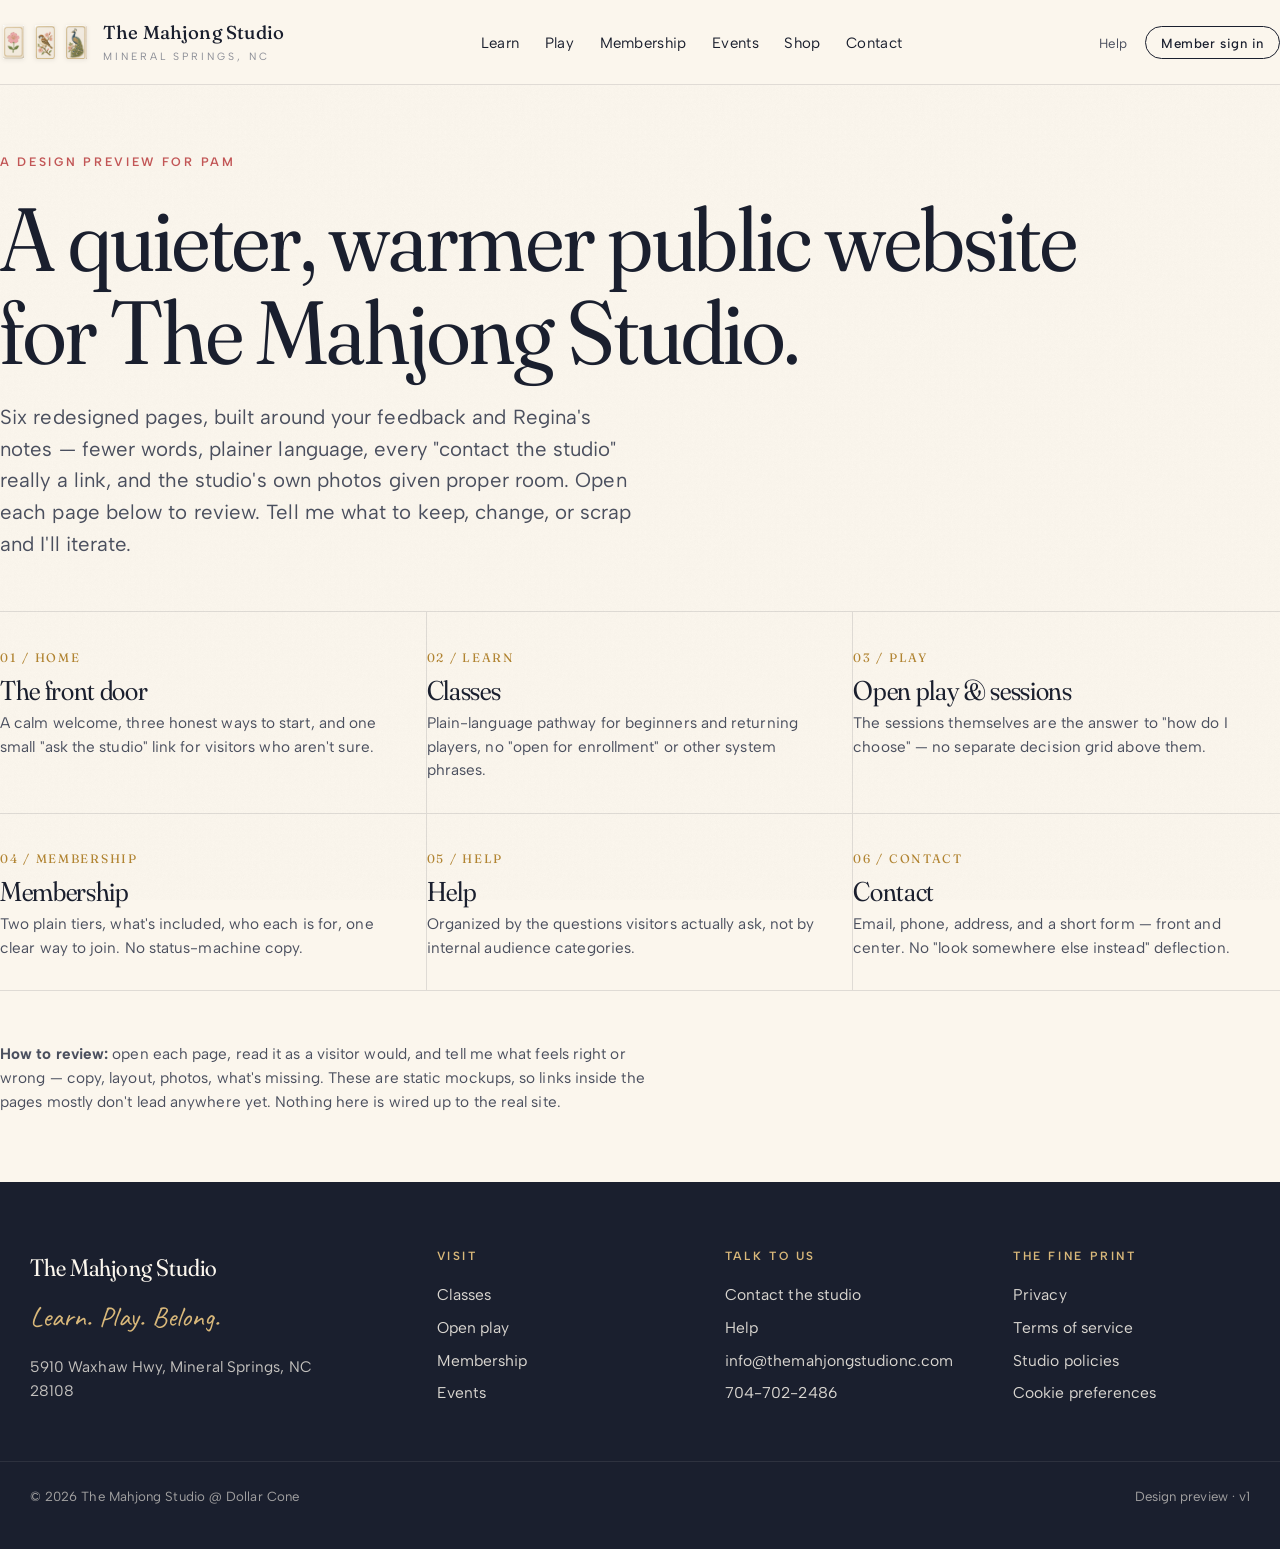
==== index.html @ 5782437b "Initial design preview for public website redesign" ====
<!doctype html>
<html lang="en">
<head>
  <meta charset="utf-8" />
  <meta name="viewport" content="width=device-width, initial-scale=1" />
  <title>Public site redesign — design preview</title>
  <link rel="stylesheet" href="./_shared.css" />
</head>
<body>
  <header class="site-nav">
    <div class="shell row">
      <a class="brandmark" href="./index.html">
        <span class="tiles">
          <img src="./assets/mahjong-logo-tile-flower.png" alt="" />
          <img src="./assets/mahjong-logo-tile-sparrow.png" alt="" />
          <img src="./assets/mahjong-logo-tile-peacock.png" alt="" />
        </span>
        <span>
          <span class="name">The Mahjong Studio</span>
          <span class="loc">Mineral Springs, NC</span>
        </span>
      </a>
      <nav>
        <ul class="primary-nav">
          <li><a href="./classes.html">Learn</a></li>
          <li><a href="./sessions.html">Play</a></li>
          <li><a href="./membership.html">Membership</a></li>
          <li><a href="#">Events</a></li>
          <li><a href="#">Shop</a></li>
          <li><a href="./contact.html">Contact</a></li>
        </ul>
      </nav>
      <ul class="utility-nav">
        <li><a href="./help.html">Help</a></li>
        <li><a class="member" href="#">Member sign in</a></li>
      </ul>
    </div>
  </header>

  <main class="shell cover">
    <span class="eyebrow coral">A design preview for Pam</span>
    <h1 class="serif">A quieter, warmer public website for The Mahjong Studio.</h1>
    <p class="lede">
      Six redesigned pages, built around your feedback and Regina's notes — fewer words, plainer language,
      every "contact the studio" really a link, and the studio's own photos given proper room. Open each
      page below to review. Tell me what to keep, change, or scrap and I'll iterate.
    </p>

    <nav class="cover-grid" aria-label="Design previews">
      <a href="./home.html">
        <span class="num">01 / HOME</span>
        <h3>The front door</h3>
        <p>A calm welcome, three honest ways to start, and one small "ask the studio" link for visitors who aren't sure.</p>
      </a>
      <a href="./classes.html">
        <span class="num">02 / LEARN</span>
        <h3>Classes</h3>
        <p>Plain-language pathway for beginners and returning players, no "open for enrollment" or other system phrases.</p>
      </a>
      <a href="./sessions.html">
        <span class="num">03 / PLAY</span>
        <h3>Open play & sessions</h3>
        <p>The sessions themselves are the answer to "how do I choose" — no separate decision grid above them.</p>
      </a>
      <a href="./membership.html">
        <span class="num">04 / MEMBERSHIP</span>
        <h3>Membership</h3>
        <p>Two plain tiers, what's included, who each is for, one clear way to join. No status-machine copy.</p>
      </a>
      <a href="./help.html">
        <span class="num">05 / HELP</span>
        <h3>Help</h3>
        <p>Organized by the questions visitors actually ask, not by internal audience categories.</p>
      </a>
      <a href="./contact.html">
        <span class="num">06 / CONTACT</span>
        <h3>Contact</h3>
        <p>Email, phone, address, and a short form — front and center. No "look somewhere else instead" deflection.</p>
      </a>
    </nav>

    <p style="margin-top: 3rem; color: var(--ink-soft); font-size: 0.9rem; max-width: 38rem;">
      <strong>How to review:</strong> open each page, read it as a visitor would, and tell me what feels right
      or wrong — copy, layout, photos, what's missing. These are static mockups, so links inside the pages
      mostly don't lead anywhere yet. Nothing here is wired up to the real site.
    </p>
  </main>

  <footer class="site-foot">
    <div class="shell row">
      <div>
        <span class="serif" style="font-size: 1.4rem;">The Mahjong Studio</span>
        <span class="tagline">Learn. Play. Belong.</span>
        <p style="font-size: 0.9rem; opacity: 0.75; max-width: 18rem;">
          5910 Waxhaw Hwy, Mineral Springs, NC 28108
        </p>
      </div>
      <div>
        <h4>Visit</h4>
        <a href="./classes.html">Classes</a>
        <a href="./sessions.html">Open play</a>
        <a href="./membership.html">Membership</a>
        <a href="#">Events</a>
      </div>
      <div>
        <h4>Talk to us</h4>
        <a href="./contact.html">Contact the studio</a>
        <a href="./help.html">Help</a>
        <a href="mailto:info@themahjongstudionc.com">info@themahjongstudionc.com</a>
        <a href="tel:7047022486">704-702-2486</a>
      </div>
      <div>
        <h4>The fine print</h4>
        <a href="#">Privacy</a>
        <a href="#">Terms of service</a>
        <a href="#">Studio policies</a>
        <a href="#">Cookie preferences</a>
      </div>
    </div>
    <div class="shell colophon">
      <span>© 2026 The Mahjong Studio @ Dollar Cone</span>
      <span>Design preview · v1</span>
    </div>
  </footer>
</body>
</html>
---- _shared.css ----
/* Design preview for The Mahjong Studio public surface
   Throwaway HTML — open any *.html file in a browser to review.
   Direction: warm editorial hospitality, type-led, generous space. */

@import url('https://fonts.googleapis.com/css2?family=Fraunces:opsz,wght,SOFT@9..144,300..700,30..100&family=Albert+Sans:wght@300;400;500;600&family=Caveat:wght@500&display=swap');

:root {
  --paper:        #fbf6ed;
  --paper-soft:   #f4ecdd;
  --ink:          #1a1f2e;
  --ink-soft:     #4a4f5e;
  --ink-faint:    #8a8c95;
  --rule:         rgba(26, 31, 46, 0.12);
  --rule-strong:  rgba(26, 31, 46, 0.32);
  --coral:        #c25656;
  --gold:         #b18432;
  --gold-soft:    #d9b87a;
  --moss:         #6b7a5a;
  --linen:        #efe5d2;
  --max:          76rem;
}

* { box-sizing: border-box; margin: 0; padding: 0; }

html { font-size: 17px; }

body {
  background: var(--paper);
  color: var(--ink);
  font-family: 'Albert Sans', system-ui, sans-serif;
  font-weight: 400;
  line-height: 1.55;
  letter-spacing: 0.005em;
  -webkit-font-smoothing: antialiased;
  text-rendering: optimizeLegibility;
}

/* Subtle paper grain */
body::before {
  content: '';
  position: fixed;
  inset: 0;
  pointer-events: none;
  background-image: url("data:image/svg+xml;utf8,<svg xmlns='http://www.w3.org/2000/svg' width='200' height='200'><filter id='n'><feTurbulence baseFrequency='0.85' numOctaves='2'/><feColorMatrix values='0 0 0 0 0  0 0 0 0 0  0 0 0 0 0  0 0 0 0.035 0'/></filter><rect width='200' height='200' filter='url(%23n)'/></svg>");
  mix-blend-mode: multiply;
  opacity: 0.6;
  z-index: 1;
}

main, header, footer, nav { position: relative; z-index: 2; }

/* Type system */
.serif  { font-family: 'Fraunces', Georgia, serif; font-variation-settings: 'opsz' 144, 'SOFT' 50; }
.script { font-family: 'Caveat', cursive; }

h1, h2, h3, h4 {
  font-family: 'Fraunces', Georgia, serif;
  font-variation-settings: 'opsz' 144, 'SOFT' 50;
  font-weight: 380;
  letter-spacing: -0.012em;
  line-height: 1.04;
}

.eyebrow {
  font-family: 'Albert Sans', sans-serif;
  font-size: 0.72rem;
  text-transform: uppercase;
  letter-spacing: 0.22em;
  font-weight: 600;
  color: var(--ink-soft);
}

.eyebrow.gold { color: var(--gold); }
.eyebrow.coral { color: var(--coral); }
.eyebrow.moss { color: var(--moss); }

/* Layout */
.shell {
  max-width: var(--max);
  margin: 0 auto;
  padding: 0 1.75rem;
}

.shell-wide {
  max-width: 90rem;
  margin: 0 auto;
  padding: 0 1.75rem;
}

/* Top nav — small, dignified */
.site-nav {
  border-bottom: 1px solid var(--rule);
  background: var(--paper);
}

.site-nav .row {
  display: flex;
  align-items: center;
  justify-content: space-between;
  gap: 2rem;
  padding: 1.1rem 0;
}

.brandmark {
  display: flex;
  align-items: center;
  gap: 0.75rem;
  text-decoration: none;
  color: var(--ink);
}

.brandmark .tiles {
  display: flex;
  gap: 0.25rem;
}

.brandmark .tiles img {
  width: 1.6rem;
  height: 2rem;
  object-fit: contain;
  filter: drop-shadow(0 1px 2px rgba(0,0,0,0.08));
}

.brandmark .name {
  font-family: 'Fraunces', Georgia, serif;
  font-size: 1.1rem;
  font-weight: 460;
  letter-spacing: 0.01em;
  font-variation-settings: 'opsz' 24, 'SOFT' 30;
}

.brandmark .loc {
  display: block;
  font-size: 0.62rem;
  text-transform: uppercase;
  letter-spacing: 0.28em;
  color: var(--ink-faint);
  margin-top: 0.05rem;
}

.primary-nav {
  display: flex;
  gap: 1.5rem;
  list-style: none;
  align-items: center;
}

.primary-nav a {
  font-size: 0.88rem;
  color: var(--ink);
  text-decoration: none;
  letter-spacing: 0.02em;
  padding: 0.35rem 0;
  border-bottom: 1px solid transparent;
  transition: border-color 200ms ease;
}

.primary-nav a:hover,
.primary-nav a[aria-current='page'] {
  border-bottom-color: var(--gold);
}

.utility-nav {
  display: flex;
  gap: 1rem;
  list-style: none;
  align-items: center;
}

.utility-nav a {
  font-size: 0.78rem;
  color: var(--ink-soft);
  text-decoration: none;
  letter-spacing: 0.04em;
}

.utility-nav .member {
  border: 1px solid var(--ink);
  padding: 0.45rem 0.9rem;
  color: var(--ink);
  border-radius: 999px;
  font-weight: 500;
}

.utility-nav .member:hover { background: var(--ink); color: var(--paper); }

/* Page hero — split, no overlay */
.page-hero {
  display: grid;
  grid-template-columns: minmax(0, 1fr) minmax(0, 1.15fr);
  gap: 0;
  align-items: stretch;
  border-bottom: 1px solid var(--rule);
}

.page-hero .copy {
  padding: 4.5rem 2.5rem 4.5rem 0;
  display: flex;
  flex-direction: column;
  justify-content: center;
  max-width: 30rem;
}

.page-hero .photo {
  position: relative;
  min-height: 32rem;
  background: var(--linen);
}

.page-hero .photo img {
  position: absolute;
  inset: 0;
  width: 100%;
  height: 100%;
  object-fit: cover;
}

.page-hero h1 {
  font-size: clamp(2.6rem, 5.6vw, 4.2rem);
  margin: 0.9rem 0 0.6rem;
}

.page-hero .script {
  font-size: 2.1rem;
  color: var(--coral);
  line-height: 1;
  margin: 0.4rem 0 1.2rem;
  display: inline-block;
}

.page-hero .sub {
  font-size: 1.1rem;
  color: var(--ink-soft);
  max-width: 26rem;
  margin: 0 0 2rem;
}

.page-hero .actions {
  display: flex;
  flex-direction: column;
  gap: 0.6rem;
  margin-bottom: 1.3rem;
}

.page-hero .actions a {
  font-family: 'Fraunces', Georgia, serif;
  font-variation-settings: 'opsz' 24, 'SOFT' 50;
  font-size: 1.3rem;
  font-weight: 380;
  letter-spacing: -0.005em;
  color: var(--ink);
  text-decoration: none;
  border-bottom: 1px solid var(--rule);
  padding: 0.6rem 0;
  display: flex;
  justify-content: space-between;
  align-items: center;
  transition: color 200ms ease, border-color 200ms ease;
}

.page-hero .actions a:hover {
  color: var(--coral);
  border-bottom-color: var(--coral);
}

.page-hero .actions a .arrow { color: var(--gold); font-size: 1.2rem; }

.ask {
  font-size: 0.92rem;
  color: var(--ink-soft);
  margin-top: 0.5rem;
}

.ask a {
  color: var(--coral);
  text-decoration: underline;
  text-decoration-thickness: 1px;
  text-underline-offset: 3px;
}

/* Section: feature row */
.section {
  padding: 4.5rem 0;
  border-bottom: 1px solid var(--rule);
}

.section-head {
  display: flex;
  justify-content: space-between;
  align-items: flex-end;
  margin-bottom: 2.5rem;
  gap: 2rem;
  flex-wrap: wrap;
}

.section-head h2 {
  font-size: clamp(1.9rem, 3.2vw, 2.6rem);
  max-width: 32rem;
}

.section-head .meta {
  font-size: 0.9rem;
  color: var(--ink-soft);
  max-width: 22rem;
}

/* Feature grid — 4 typographic blocks, not boxes */
.feature-grid {
  display: grid;
  grid-template-columns: repeat(4, minmax(0, 1fr));
  gap: 0;
}

.feature {
  padding: 1.6rem 1.5rem 1.6rem 0;
  border-right: 1px solid var(--rule);
  text-decoration: none;
  color: var(--ink);
  display: block;
  position: relative;
}

.feature:last-child { border-right: 0; }

.feature .num {
  font-family: 'Fraunces', serif;
  font-variation-settings: 'opsz' 24;
  font-size: 0.72rem;
  color: var(--gold);
  letter-spacing: 0.14em;
}

.feature h3 {
  font-size: 1.55rem;
  margin: 0.45rem 0 0.45rem;
  font-weight: 380;
}

.feature p {
  color: var(--ink-soft);
  font-size: 0.92rem;
  max-width: 14rem;
}

.feature .more {
  font-size: 0.82rem;
  color: var(--coral);
  margin-top: 0.9rem;
  display: inline-block;
  border-bottom: 1px solid transparent;
}

.feature:hover .more { border-bottom-color: var(--coral); }

/* Studio block */
.studio-card {
  display: grid;
  grid-template-columns: 1fr 1fr;
  gap: 3rem;
  padding: 4.5rem 0;
  border-bottom: 1px solid var(--rule);
  align-items: center;
}

.studio-card .meta {
  display: grid;
  grid-template-columns: max-content 1fr;
  gap: 0.6rem 1.5rem;
  margin-top: 1.6rem;
  font-size: 0.95rem;
}

.studio-card .meta dt {
  font-size: 0.72rem;
  text-transform: uppercase;
  letter-spacing: 0.18em;
  color: var(--ink-faint);
  padding-top: 0.18rem;
}

.studio-card .meta dd { color: var(--ink); }

.studio-card .photo {
  position: relative;
  aspect-ratio: 5 / 4;
  background: var(--linen);
  overflow: hidden;
}

.studio-card .photo img {
  position: absolute;
  inset: 0;
  width: 100%;
  height: 100%;
  object-fit: cover;
}

/* Footer */
.site-foot {
  background: var(--ink);
  color: var(--paper);
  padding: 4rem 0 2.5rem;
  margin-top: 0;
}

.site-foot .row {
  display: grid;
  grid-template-columns: 1.5fr 1fr 1fr 1fr;
  gap: 3rem;
}

.site-foot h4 {
  font-family: 'Albert Sans', sans-serif;
  font-size: 0.7rem;
  text-transform: uppercase;
  letter-spacing: 0.22em;
  color: var(--gold-soft);
  font-weight: 600;
  margin-bottom: 1rem;
}

.site-foot a {
  color: var(--paper);
  text-decoration: none;
  font-size: 0.92rem;
  display: block;
  padding: 0.25rem 0;
  opacity: 0.85;
}

.site-foot a:hover { opacity: 1; }

.site-foot .tagline {
  font-family: 'Caveat', cursive;
  font-size: 1.65rem;
  color: var(--gold-soft);
  display: block;
  margin: 0.5rem 0 1rem;
}

.site-foot .colophon {
  border-top: 1px solid rgba(251, 246, 237, 0.14);
  margin-top: 3rem;
  padding-top: 1.4rem;
  font-size: 0.78rem;
  opacity: 0.6;
  display: flex;
  justify-content: space-between;
}

/* Lists (used on classes/sessions/help/membership) */
.stack { display: grid; gap: 1px; background: var(--rule); }
.stack > * { background: var(--paper); }

.row-item {
  display: grid;
  grid-template-columns: 6rem 1fr auto;
  gap: 2rem;
  padding: 1.6rem 0;
  align-items: center;
  text-decoration: none;
  color: var(--ink);
}

.row-item .when {
  font-family: 'Fraunces', serif;
  font-variation-settings: 'opsz' 24;
  color: var(--ink);
}

.row-item .when .day {
  font-size: 0.72rem;
  text-transform: uppercase;
  letter-spacing: 0.18em;
  color: var(--ink-faint);
  display: block;
  margin-bottom: 0.15rem;
}

.row-item .when .date {
  font-size: 1.35rem;
  line-height: 1;
}

.row-item .body h4 {
  font-size: 1.25rem;
  font-weight: 380;
  margin-bottom: 0.25rem;
}

.row-item .body .meta {
  font-size: 0.86rem;
  color: var(--ink-soft);
}

.row-item .tag {
  font-size: 0.72rem;
  text-transform: uppercase;
  letter-spacing: 0.16em;
  color: var(--ink-soft);
  border: 1px solid var(--rule-strong);
  padding: 0.32rem 0.7rem;
  border-radius: 999px;
}

.row-item:hover .body h4 { color: var(--coral); }

/* Help: questions */
.q-list {
  display: grid;
  grid-template-columns: repeat(2, minmax(0, 1fr));
  gap: 0;
  border-top: 1px solid var(--rule);
}

.q-list a {
  padding: 1.7rem 1.5rem 1.7rem 0;
  border-bottom: 1px solid var(--rule);
  color: var(--ink);
  text-decoration: none;
  display: block;
}

.q-list a:nth-child(odd) { padding-right: 2.5rem; border-right: 1px solid var(--rule); }
.q-list a:nth-child(even) { padding-left: 2.5rem; }

.q-list .q {
  font-family: 'Fraunces', serif;
  font-variation-settings: 'opsz' 36, 'SOFT' 50;
  font-size: 1.4rem;
  font-weight: 380;
  letter-spacing: -0.005em;
  color: var(--ink);
  margin-bottom: 0.4rem;
  display: flex;
  justify-content: space-between;
}

.q-list .q .arrow { color: var(--gold); }
.q-list .a { color: var(--ink-soft); font-size: 0.92rem; max-width: 28rem; }
.q-list a:hover .q { color: var(--coral); }

/* Contact */
.contact-grid {
  display: grid;
  grid-template-columns: 1fr 1fr;
  gap: 4rem;
  padding: 4.5rem 0;
}

.contact-cards {
  display: grid;
  gap: 0;
}

.contact-card {
  padding: 1.6rem 0;
  border-bottom: 1px solid var(--rule);
  display: grid;
  grid-template-columns: 6.5rem 1fr;
  gap: 1.5rem;
  align-items: baseline;
}

.contact-card:last-child { border-bottom: 0; }

.contact-card dt {
  font-size: 0.72rem;
  text-transform: uppercase;
  letter-spacing: 0.22em;
  color: var(--ink-faint);
  font-weight: 600;
  padding-top: 0.3rem;
}

.contact-card dd .big {
  font-family: 'Fraunces', serif;
  font-variation-settings: 'opsz' 36, 'SOFT' 50;
  font-size: 1.45rem;
  font-weight: 380;
  color: var(--ink);
}

.contact-card dd a { color: var(--ink); text-decoration: none; border-bottom: 1px solid var(--gold); padding-bottom: 0.1rem; }
.contact-card dd a:hover { color: var(--coral); border-bottom-color: var(--coral); }
.contact-card dd small { display: block; color: var(--ink-soft); font-size: 0.85rem; margin-top: 0.35rem; }

.contact-form {
  background: var(--paper-soft);
  padding: 2.5rem;
  border: 1px solid var(--rule);
}

.contact-form h3 { font-size: 1.6rem; margin-bottom: 1.2rem; }

.contact-form label {
  display: block;
  margin-bottom: 1rem;
}

.contact-form label span {
  font-size: 0.74rem;
  text-transform: uppercase;
  letter-spacing: 0.18em;
  color: var(--ink-soft);
  font-weight: 600;
  display: block;
  margin-bottom: 0.35rem;
}

.contact-form input,
.contact-form textarea,
.contact-form select {
  width: 100%;
  background: var(--paper);
  border: 1px solid var(--rule-strong);
  font-family: inherit;
  font-size: 0.95rem;
  color: var(--ink);
  padding: 0.7rem 0.9rem;
}

.contact-form textarea { min-height: 7rem; resize: vertical; }

.contact-form button {
  border: 0;
  background: var(--ink);
  color: var(--paper);
  padding: 0.85rem 1.4rem;
  font-family: 'Fraunces', serif;
  font-variation-settings: 'opsz' 24, 'SOFT' 30;
  font-size: 1.05rem;
  cursor: pointer;
  letter-spacing: 0.005em;
  margin-top: 0.6rem;
}

.contact-form button:hover { background: var(--coral); }

/* Membership tiers */
.tier-grid {
  display: grid;
  grid-template-columns: repeat(2, minmax(0, 1fr));
  gap: 0;
  border-top: 1px solid var(--rule);
}

.tier {
  padding: 2.5rem;
  border-bottom: 1px solid var(--rule);
  border-right: 1px solid var(--rule);
}

.tier:nth-child(even) { border-right: 0; }

.tier .price {
  font-family: 'Fraunces', serif;
  font-variation-settings: 'opsz' 144, 'SOFT' 40;
  font-size: 3.2rem;
  font-weight: 380;
  line-height: 1;
  display: block;
  margin: 0.6rem 0 0.2rem;
}

.tier .price small {
  font-size: 0.9rem;
  font-family: 'Albert Sans', sans-serif;
  color: var(--ink-soft);
  font-variation-settings: normal;
  letter-spacing: 0.02em;
}

.tier h3 { font-size: 1.55rem; margin-bottom: 0.4rem; }
.tier .who { color: var(--ink-soft); margin-bottom: 1.4rem; font-size: 0.95rem; }
.tier ul { list-style: none; padding: 0; }
.tier li { padding: 0.5rem 0; border-top: 1px solid var(--rule); font-size: 0.95rem; }
.tier li:first-child { border-top: 0; }
.tier .join {
  display: inline-block;
  margin-top: 1.4rem;
  font-family: 'Fraunces', serif;
  font-size: 1.1rem;
  font-weight: 380;
  color: var(--coral);
  text-decoration: none;
  border-bottom: 1px solid var(--coral);
  padding-bottom: 0.15rem;
}

.tier.feature { background: var(--paper-soft); }

/* Pull-quote (used on a few pages) */
.pull {
  padding: 5rem 0;
  border-bottom: 1px solid var(--rule);
  text-align: center;
}

.pull blockquote {
  font-family: 'Fraunces', serif;
  font-variation-settings: 'opsz' 144, 'SOFT' 70;
  font-size: clamp(1.6rem, 3vw, 2.4rem);
  font-weight: 380;
  line-height: 1.25;
  max-width: 40rem;
  margin: 0 auto;
  color: var(--ink);
}

.pull cite {
  font-style: normal;
  font-size: 0.82rem;
  letter-spacing: 0.18em;
  text-transform: uppercase;
  color: var(--ink-faint);
  margin-top: 1.6rem;
  display: block;
}

/* Cover page (index) */
.cover {
  min-height: 100vh;
  display: flex;
  flex-direction: column;
  justify-content: center;
  padding: 4rem 0;
}

.cover .eyebrow { margin-bottom: 1.2rem; }
.cover h1 { font-size: clamp(3rem, 7vw, 5.4rem); max-width: 22ch; margin-bottom: 1.4rem; }
.cover .lede { font-size: 1.2rem; color: var(--ink-soft); max-width: 38rem; margin-bottom: 3rem; }

.cover-grid {
  display: grid;
  grid-template-columns: repeat(3, minmax(0, 1fr));
  gap: 0;
  border-top: 1px solid var(--rule);
}

.cover-grid a {
  display: block;
  padding: 1.8rem 1.5rem 1.8rem 0;
  text-decoration: none;
  color: var(--ink);
  border-right: 1px solid var(--rule);
  border-bottom: 1px solid var(--rule);
}

.cover-grid a:nth-child(3n) { border-right: 0; }

.cover-grid .num {
  font-family: 'Fraunces', serif;
  font-size: 0.72rem;
  color: var(--gold);
  letter-spacing: 0.14em;
}

.cover-grid h3 { font-size: 1.6rem; font-weight: 380; margin: 0.4rem 0 0.4rem; }
.cover-grid p { font-size: 0.9rem; color: var(--ink-soft); }
.cover-grid a:hover h3 { color: var(--coral); }

/* Responsive */
@media (max-width: 880px) {
  .page-hero { grid-template-columns: 1fr; }
  .page-hero .copy { padding: 3rem 0; max-width: none; }
  .page-hero .photo { min-height: 22rem; order: -1; }
  .feature-grid { grid-template-columns: repeat(2, 1fr); }
  .feature { border-right: 0; border-bottom: 1px solid var(--rule); }
  .studio-card { grid-template-columns: 1fr; }
  .q-list { grid-template-columns: 1fr; }
  .q-list a:nth-child(odd) { padding-right: 0; border-right: 0; }
  .q-list a:nth-child(even) { padding-left: 0; }
  .contact-grid { grid-template-columns: 1fr; }
  .site-foot .row { grid-template-columns: 1fr 1fr; }
  .tier-grid { grid-template-columns: 1fr; }
  .tier { border-right: 0; }
  .cover-grid { grid-template-columns: 1fr; }
  .cover-grid a { border-right: 0; }
  .primary-nav { display: none; }
}
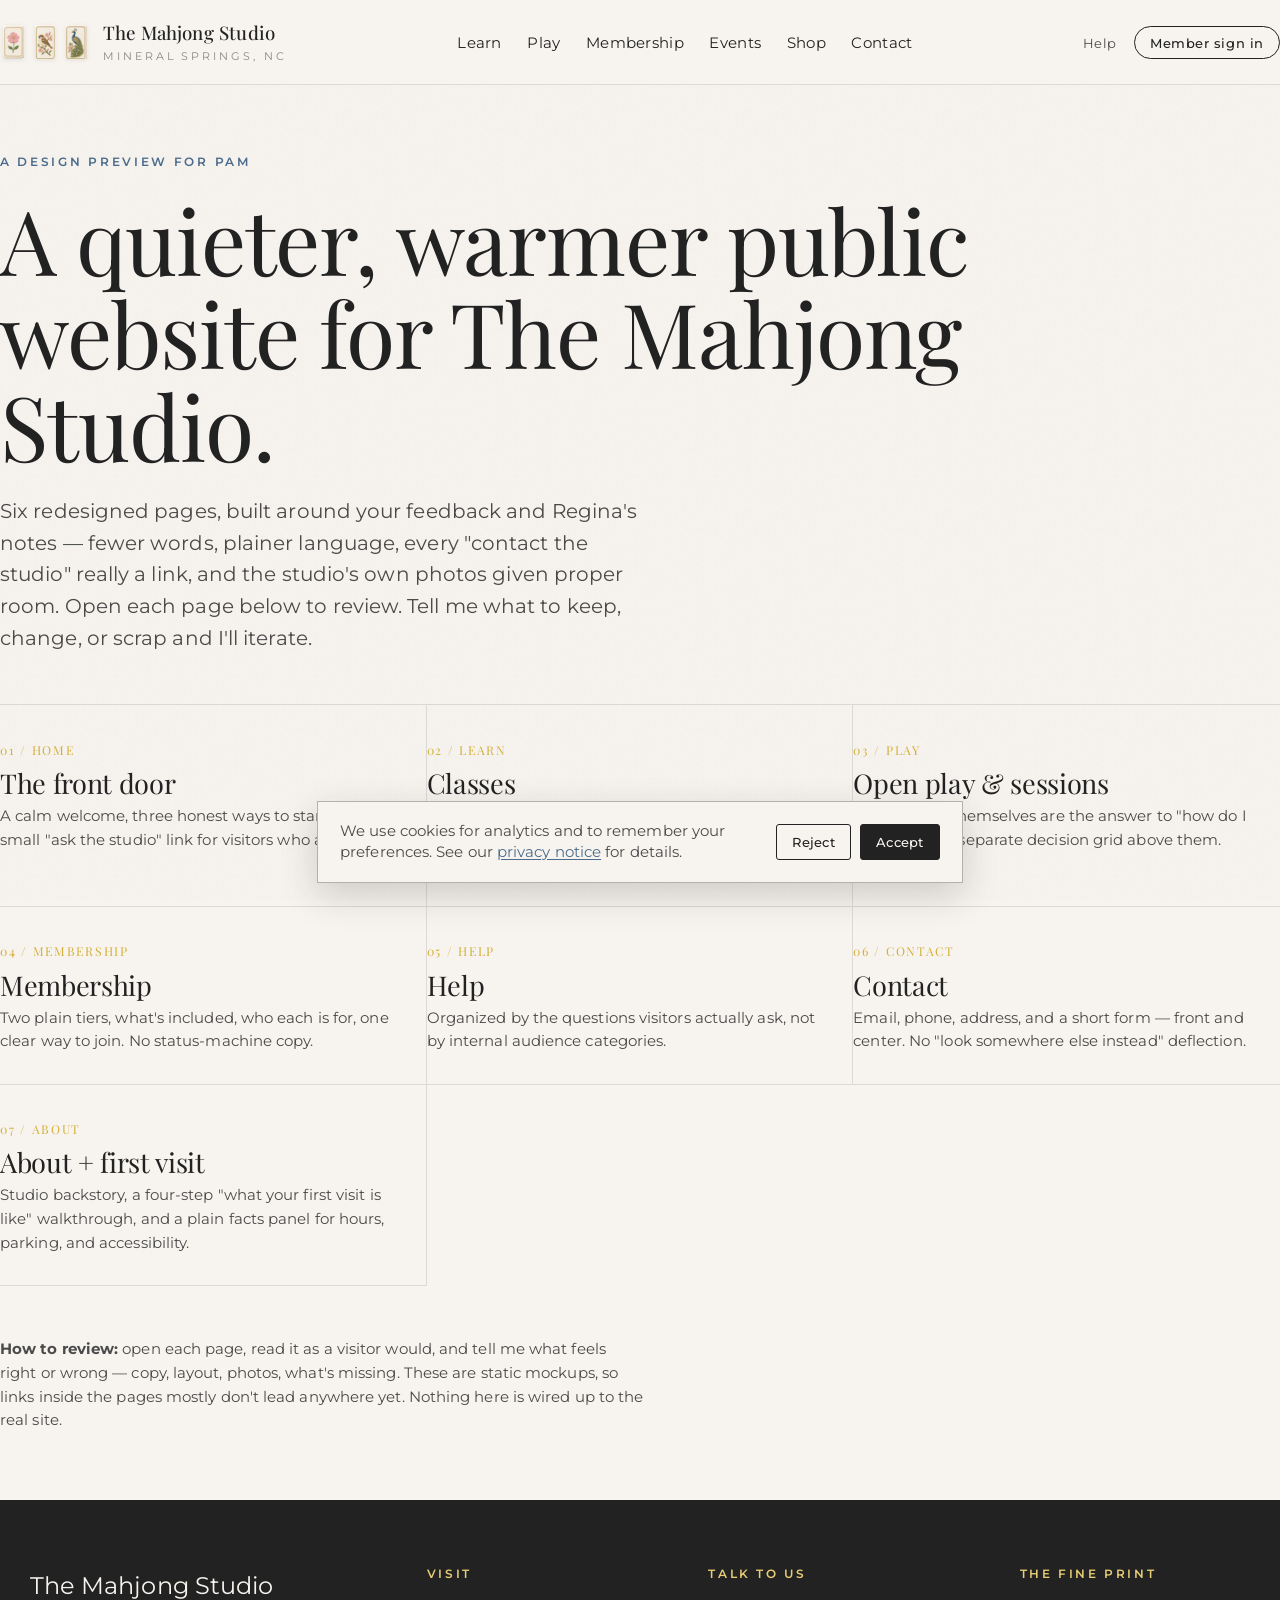
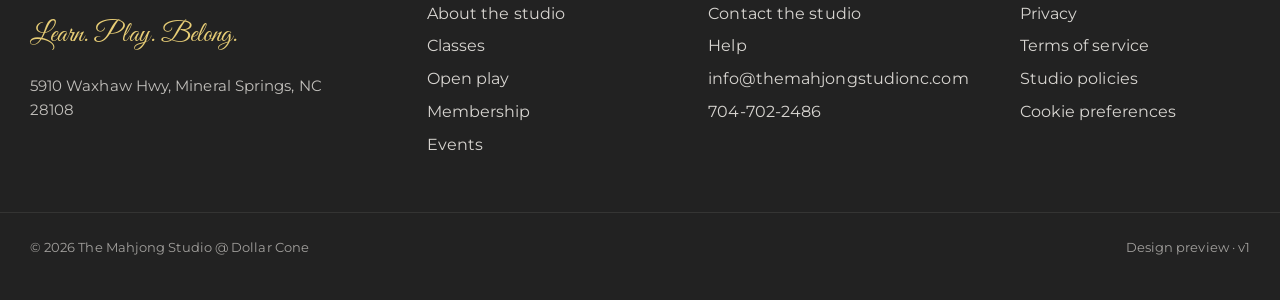
==== commit 6c3ab724: "Add about page, cookie banner, calendar to classes, right-now strip, filter chips, add-to-calendar l" ====
--- a/index.html
+++ b/index.html
@@ -4,7 +4,7 @@
   <meta charset="utf-8" />
   <meta name="viewport" content="width=device-width, initial-scale=1" />
   <title>Public site redesign — design preview</title>
-  <link rel="stylesheet" href="./_shared.css" />
+  <link rel="stylesheet" href="./_shared.css?v=3" />
 </head>
 <body>
   <header class="site-nav">
@@ -77,6 +77,11 @@
         <h3>Contact</h3>
         <p>Email, phone, address, and a short form — front and center. No "look somewhere else instead" deflection.</p>
       </a>
+      <a href="./about.html">
+        <span class="num">07 / ABOUT</span>
+        <h3>About + first visit</h3>
+        <p>Studio backstory, a four-step "what your first visit is like" walkthrough, and a plain facts panel for hours, parking, and accessibility.</p>
+      </a>
     </nav>
 
     <p style="margin-top: 3rem; color: var(--ink-soft); font-size: 0.9rem; max-width: 38rem;">
@@ -97,6 +102,7 @@
       </div>
       <div>
         <h4>Visit</h4>
+        <a href="./about.html">About the studio</a>
         <a href="./classes.html">Classes</a>
         <a href="./sessions.html">Open play</a>
         <a href="./membership.html">Membership</a>
@@ -122,5 +128,14 @@
       <span>Design preview · v1</span>
     </div>
   </footer>
+
+  <div class="cookie-banner" id="cookie-banner" role="region" aria-label="Cookie preferences">
+    <p>We use cookies for analytics and to remember your preferences. See our <a href="#">privacy notice</a> for details.</p>
+    <div class="actions">
+      <button type="button" onclick="document.getElementById('cookie-banner').setAttribute('hidden','true'); try{localStorage.setItem('cookies','rejected');}catch(e){}">Reject</button>
+      <button type="button" class="primary" onclick="document.getElementById('cookie-banner').setAttribute('hidden','true'); try{localStorage.setItem('cookies','accepted');}catch(e){}">Accept</button>
+    </div>
+  </div>
+  <script>try{if(localStorage.getItem('cookies'))document.getElementById('cookie-banner').setAttribute('hidden','true');}catch(e){}</script>
 </body>
 </html>
--- a/_shared.css
+++ b/_shared.css
@@ -1,22 +1,33 @@
 /* Design preview for The Mahjong Studio public surface
    Throwaway HTML — open any *.html file in a browser to review.
-   Direction: warm editorial hospitality, type-led, generous space. */
-
-@import url('https://fonts.googleapis.com/css2?family=Fraunces:opsz,wght,SOFT@9..144,300..700,30..100&family=Albert+Sans:wght@300;400;500;600&family=Caveat:wght@500&display=swap');
+   Direction: Pam's approved brand kit (Canva asset brief) — Playfair Display
+   headings + Montserrat body + cream/blush/dusty-blue/charcoal/gold tokens.
+   Generous whitespace, photography-forward, gold as accent only. */
+
+@import url('https://fonts.googleapis.com/css2?family=Playfair+Display:ital,wght@0,400..700;1,400..700&family=Montserrat:wght@300;400;500;600;700&family=Great+Vibes&display=swap');
 
 :root {
-  --paper:        #fbf6ed;
-  --paper-soft:   #f4ecdd;
-  --ink:          #1a1f2e;
-  --ink-soft:     #4a4f5e;
-  --ink-faint:    #8a8c95;
-  --rule:         rgba(26, 31, 46, 0.12);
-  --rule-strong:  rgba(26, 31, 46, 0.32);
-  --coral:        #c25656;
-  --gold:         #b18432;
-  --gold-soft:    #d9b87a;
-  --moss:         #6b7a5a;
-  --linen:        #efe5d2;
+  /* Brand tokens — from THE MAHJONG STUDIO Canva brief */
+  --cream:        #F7F4EF;
+  --cream-soft:   #ede8df;
+  --blush:        #F6D6DC;
+  --blush-soft:   #fbeef1;
+  --blue:         #4B6B8C;
+  --blue-deep:    #364d66;
+  --blue-soft:    #e1e8f0;
+  --charcoal:     #222222;
+  --gold:         #D4AF37;
+  --gold-soft:    #e7cd76;
+
+  /* Derived */
+  --paper:        var(--cream);
+  --paper-soft:   var(--blush-soft);
+  --ink:          var(--charcoal);
+  --ink-soft:     #4a4a4a;
+  --ink-faint:    #888888;
+  --rule:         rgba(34, 34, 34, 0.12);
+  --rule-strong:  rgba(34, 34, 34, 0.32);
+  --linen:        #ede1ce;
   --max:          76rem;
 }
 
@@ -27,7 +38,7 @@
 body {
   background: var(--paper);
   color: var(--ink);
-  font-family: 'Albert Sans', system-ui, sans-serif;
+  font-family: 'Montserrat', system-ui, sans-serif;
   font-weight: 400;
   line-height: 1.55;
   letter-spacing: 0.005em;
@@ -50,19 +61,17 @@
 main, header, footer, nav { position: relative; z-index: 2; }
 
 /* Type system */
-.serif  { font-family: 'Fraunces', Georgia, serif; font-variation-settings: 'opsz' 144, 'SOFT' 50; }
-.script { font-family: 'Caveat', cursive; }
+.script { font-family: 'Great Vibes', cursive; }
 
 h1, h2, h3, h4 {
-  font-family: 'Fraunces', Georgia, serif;
-  font-variation-settings: 'opsz' 144, 'SOFT' 50;
+  font-family: 'Playfair Display', Georgia, serif;
   font-weight: 380;
   letter-spacing: -0.012em;
   line-height: 1.04;
 }
 
 .eyebrow {
-  font-family: 'Albert Sans', sans-serif;
+  font-family: 'Montserrat', sans-serif;
   font-size: 0.72rem;
   text-transform: uppercase;
   letter-spacing: 0.22em;
@@ -71,8 +80,8 @@
 }
 
 .eyebrow.gold { color: var(--gold); }
-.eyebrow.coral { color: var(--coral); }
-.eyebrow.moss { color: var(--moss); }
+.eyebrow.coral { color: var(--blue); }
+.eyebrow.moss { color: var(--blue); }
 
 /* Layout */
 .shell {
@@ -122,11 +131,10 @@
 }
 
 .brandmark .name {
-  font-family: 'Fraunces', Georgia, serif;
+  font-family: 'Playfair Display', Georgia, serif;
   font-size: 1.1rem;
   font-weight: 460;
   letter-spacing: 0.01em;
-  font-variation-settings: 'opsz' 24, 'SOFT' 30;
 }
 
 .brandmark .loc {
@@ -222,7 +230,7 @@
 
 .page-hero .script {
   font-size: 2.1rem;
-  color: var(--coral);
+  color: var(--blue);
   line-height: 1;
   margin: 0.4rem 0 1.2rem;
   display: inline-block;
@@ -243,8 +251,7 @@
 }
 
 .page-hero .actions a {
-  font-family: 'Fraunces', Georgia, serif;
-  font-variation-settings: 'opsz' 24, 'SOFT' 50;
+  font-family: 'Playfair Display', Georgia, serif;
   font-size: 1.3rem;
   font-weight: 380;
   letter-spacing: -0.005em;
@@ -259,8 +266,8 @@
 }
 
 .page-hero .actions a:hover {
-  color: var(--coral);
-  border-bottom-color: var(--coral);
+  color: var(--blue);
+  border-bottom-color: var(--blue);
 }
 
 .page-hero .actions a .arrow { color: var(--gold); font-size: 1.2rem; }
@@ -272,7 +279,7 @@
 }
 
 .ask a {
-  color: var(--coral);
+  color: var(--blue);
   text-decoration: underline;
   text-decoration-thickness: 1px;
   text-underline-offset: 3px;
@@ -304,27 +311,29 @@
   max-width: 22rem;
 }
 
-/* Feature grid — 4 typographic blocks, not boxes */
+/* Feature grid — typographic blocks, not boxes; supports 4–5 cards */
 .feature-grid {
   display: grid;
-  grid-template-columns: repeat(4, minmax(0, 1fr));
+  grid-template-columns: repeat(auto-fit, minmax(14rem, 1fr));
   gap: 0;
+  border-top: 1px solid var(--rule);
 }
 
 .feature {
-  padding: 1.6rem 1.5rem 1.6rem 0;
+  padding: 1.8rem 1.5rem 1.8rem 1.5rem;
   border-right: 1px solid var(--rule);
+  border-bottom: 1px solid var(--rule);
   text-decoration: none;
   color: var(--ink);
   display: block;
   position: relative;
+  background: var(--paper);
 }
 
 .feature:last-child { border-right: 0; }
 
 .feature .num {
-  font-family: 'Fraunces', serif;
-  font-variation-settings: 'opsz' 24;
+  font-family: 'Playfair Display', Georgia, serif;
   font-size: 0.72rem;
   color: var(--gold);
   letter-spacing: 0.14em;
@@ -344,13 +353,13 @@
 
 .feature .more {
   font-size: 0.82rem;
-  color: var(--coral);
+  color: var(--blue);
   margin-top: 0.9rem;
   display: inline-block;
   border-bottom: 1px solid transparent;
 }
 
-.feature:hover .more { border-bottom-color: var(--coral); }
+.feature:hover .more { border-bottom-color: var(--blue); }
 
 /* Studio block */
 .studio-card {
@@ -410,7 +419,7 @@
 }
 
 .site-foot h4 {
-  font-family: 'Albert Sans', sans-serif;
+  font-family: 'Montserrat', sans-serif;
   font-size: 0.7rem;
   text-transform: uppercase;
   letter-spacing: 0.22em;
@@ -431,7 +440,7 @@
 .site-foot a:hover { opacity: 1; }
 
 .site-foot .tagline {
-  font-family: 'Caveat', cursive;
+  font-family: 'Great Vibes', cursive;
   font-size: 1.65rem;
   color: var(--gold-soft);
   display: block;
@@ -463,8 +472,7 @@
 }
 
 .row-item .when {
-  font-family: 'Fraunces', serif;
-  font-variation-settings: 'opsz' 24;
+  font-family: 'Playfair Display', Georgia, serif;
   color: var(--ink);
 }
 
@@ -503,7 +511,7 @@
   border-radius: 999px;
 }
 
-.row-item:hover .body h4 { color: var(--coral); }
+.row-item:hover .body h4 { color: var(--blue); }
 
 /* Help: questions */
 .q-list {
@@ -525,8 +533,7 @@
 .q-list a:nth-child(even) { padding-left: 2.5rem; }
 
 .q-list .q {
-  font-family: 'Fraunces', serif;
-  font-variation-settings: 'opsz' 36, 'SOFT' 50;
+  font-family: 'Playfair Display', Georgia, serif;
   font-size: 1.4rem;
   font-weight: 380;
   letter-spacing: -0.005em;
@@ -538,7 +545,7 @@
 
 .q-list .q .arrow { color: var(--gold); }
 .q-list .a { color: var(--ink-soft); font-size: 0.92rem; max-width: 28rem; }
-.q-list a:hover .q { color: var(--coral); }
+.q-list a:hover .q { color: var(--blue); }
 
 /* Contact */
 .contact-grid {
@@ -574,15 +581,14 @@
 }
 
 .contact-card dd .big {
-  font-family: 'Fraunces', serif;
-  font-variation-settings: 'opsz' 36, 'SOFT' 50;
+  font-family: 'Playfair Display', Georgia, serif;
   font-size: 1.45rem;
   font-weight: 380;
   color: var(--ink);
 }
 
 .contact-card dd a { color: var(--ink); text-decoration: none; border-bottom: 1px solid var(--gold); padding-bottom: 0.1rem; }
-.contact-card dd a:hover { color: var(--coral); border-bottom-color: var(--coral); }
+.contact-card dd a:hover { color: var(--blue); border-bottom-color: var(--blue); }
 .contact-card dd small { display: block; color: var(--ink-soft); font-size: 0.85rem; margin-top: 0.35rem; }
 
 .contact-form {
@@ -627,15 +633,14 @@
   background: var(--ink);
   color: var(--paper);
   padding: 0.85rem 1.4rem;
-  font-family: 'Fraunces', serif;
-  font-variation-settings: 'opsz' 24, 'SOFT' 30;
+  font-family: 'Playfair Display', Georgia, serif;
   font-size: 1.05rem;
   cursor: pointer;
   letter-spacing: 0.005em;
   margin-top: 0.6rem;
 }
 
-.contact-form button:hover { background: var(--coral); }
+.contact-form button:hover { background: var(--blue); }
 
 /* Membership tiers */
 .tier-grid {
@@ -654,8 +659,7 @@
 .tier:nth-child(even) { border-right: 0; }
 
 .tier .price {
-  font-family: 'Fraunces', serif;
-  font-variation-settings: 'opsz' 144, 'SOFT' 40;
+  font-family: 'Playfair Display', Georgia, serif;
   font-size: 3.2rem;
   font-weight: 380;
   line-height: 1;
@@ -665,9 +669,8 @@
 
 .tier .price small {
   font-size: 0.9rem;
-  font-family: 'Albert Sans', sans-serif;
-  color: var(--ink-soft);
-  font-variation-settings: normal;
+  font-family: 'Montserrat', sans-serif;
+  color: var(--ink-soft);
   letter-spacing: 0.02em;
 }
 
@@ -679,16 +682,417 @@
 .tier .join {
   display: inline-block;
   margin-top: 1.4rem;
-  font-family: 'Fraunces', serif;
+  font-family: 'Playfair Display', Georgia, serif;
   font-size: 1.1rem;
   font-weight: 380;
-  color: var(--coral);
-  text-decoration: none;
-  border-bottom: 1px solid var(--coral);
+  color: var(--blue);
+  text-decoration: none;
+  border-bottom: 1px solid var(--blue);
   padding-bottom: 0.15rem;
 }
 
 .tier.feature { background: var(--paper-soft); }
+
+/* "Right now at the studio" strip — homepage hero footer */
+.rightnow {
+  background: var(--blue);
+  color: var(--paper);
+  padding: 0.95rem 1.75rem;
+}
+
+.rightnow .shell-wide {
+  display: flex;
+  align-items: center;
+  gap: 1.2rem;
+  flex-wrap: wrap;
+  padding: 0;
+}
+
+.rightnow .pulse {
+  display: inline-flex;
+  align-items: center;
+  gap: 0.45rem;
+  font-size: 0.7rem;
+  text-transform: uppercase;
+  letter-spacing: 0.2em;
+  font-weight: 600;
+  color: var(--gold-soft);
+}
+
+.rightnow .pulse-dot {
+  width: 0.55rem;
+  height: 0.55rem;
+  background: var(--gold);
+  border-radius: 50%;
+  box-shadow: 0 0 0 0 rgba(212, 175, 55, 0.6);
+  animation: pulse 2.2s ease-out infinite;
+}
+
+@keyframes pulse {
+  70%  { box-shadow: 0 0 0 0.55rem rgba(212, 175, 55, 0); }
+  100% { box-shadow: 0 0 0 0 rgba(212, 175, 55, 0); }
+}
+
+.rightnow .now-text {
+  font-family: 'Playfair Display', Georgia, serif;
+  font-size: 1.15rem;
+  font-weight: 400;
+  flex: 1;
+  min-width: 0;
+}
+
+.rightnow .now-text .sep { color: var(--gold-soft); margin: 0 0.55rem; }
+
+.rightnow a {
+  color: var(--paper);
+  text-decoration: none;
+  border-bottom: 1px solid var(--gold);
+  padding-bottom: 0.1rem;
+  font-size: 0.9rem;
+  font-weight: 500;
+  letter-spacing: 0.02em;
+  white-space: nowrap;
+}
+
+.rightnow a:hover { color: var(--gold-soft); }
+
+/* Filter chips — sessions and classes */
+.filter-row {
+  display: flex;
+  gap: 0.4rem;
+  flex-wrap: wrap;
+  margin-bottom: 2rem;
+  padding: 0.5rem 0;
+}
+
+.filter-chip {
+  display: inline-flex;
+  align-items: center;
+  gap: 0.35rem;
+  padding: 0.45rem 0.85rem;
+  border: 1px solid var(--rule-strong);
+  background: var(--paper);
+  color: var(--ink);
+  font-size: 0.78rem;
+  font-weight: 500;
+  letter-spacing: 0.02em;
+  border-radius: 999px;
+  text-decoration: none;
+  transition: background 200ms ease, border-color 200ms ease, color 200ms ease;
+  cursor: pointer;
+}
+
+.filter-chip .dot {
+  width: 0.55rem;
+  height: 0.55rem;
+  border-radius: 2px;
+  flex-shrink: 0;
+}
+
+.filter-chip.active,
+.filter-chip:hover {
+  background: var(--ink);
+  color: var(--paper);
+  border-color: var(--ink);
+}
+
+.filter-chip .dot.open    { background: var(--blue); }
+.filter-chip .dot.member  { background: var(--gold); }
+.filter-chip .dot.class   { background: #c2718a; }
+.filter-chip .dot.event   { background: #8a7430; }
+
+.filter-chip.new-players {
+  border-color: var(--blue);
+  color: var(--blue);
+}
+
+.filter-chip.new-players:hover,
+.filter-chip.new-players.active {
+  background: var(--blue);
+  color: var(--paper);
+}
+
+/* "Add to calendar" inline link on rows */
+.add-cal {
+  display: inline-flex;
+  align-items: center;
+  gap: 0.3rem;
+  font-size: 0.72rem;
+  color: var(--blue);
+  text-decoration: none;
+  letter-spacing: 0.04em;
+  margin-top: 0.4rem;
+  opacity: 0;
+  transition: opacity 200ms ease;
+}
+
+.row-item:hover .add-cal,
+.row-item:focus-within .add-cal { opacity: 1; }
+
+.add-cal::before {
+  content: "⊞";
+  font-size: 0.95rem;
+  color: var(--gold);
+}
+
+.add-cal:hover { color: var(--blue-deep); }
+
+/* Cookie banner — bottom-fixed, dismissible */
+.cookie-banner {
+  position: fixed;
+  bottom: 1rem;
+  left: 1rem;
+  right: 1rem;
+  max-width: 38rem;
+  margin: 0 auto;
+  background: var(--paper);
+  border: 1px solid var(--rule-strong);
+  box-shadow: 0 12px 36px rgba(34, 34, 34, 0.18);
+  padding: 1.1rem 1.3rem;
+  z-index: 9999;
+  display: flex;
+  align-items: center;
+  gap: 1.2rem;
+  flex-wrap: wrap;
+  font-size: 0.86rem;
+}
+
+.cookie-banner[hidden] { display: none; }
+
+.cookie-banner p {
+  margin: 0;
+  color: var(--ink-soft);
+  flex: 1;
+  min-width: 14rem;
+  line-height: 1.45;
+}
+
+.cookie-banner p a { color: var(--blue); text-decoration: underline; text-underline-offset: 2px; }
+
+.cookie-banner .actions {
+  display: inline-flex;
+  gap: 0.5rem;
+}
+
+.cookie-banner button {
+  font-family: 'Montserrat', sans-serif;
+  font-size: 0.78rem;
+  font-weight: 500;
+  letter-spacing: 0.02em;
+  padding: 0.55rem 0.9rem;
+  border-radius: 3px;
+  cursor: pointer;
+  border: 1px solid var(--ink);
+  background: var(--paper);
+  color: var(--ink);
+  transition: background 200ms ease, color 200ms ease;
+}
+
+.cookie-banner button:hover { background: var(--ink); color: var(--paper); }
+
+.cookie-banner button.primary {
+  background: var(--ink);
+  color: var(--paper);
+}
+
+.cookie-banner button.primary:hover { background: var(--blue); border-color: var(--blue); }
+
+/* About-page first-visit walkthrough */
+.walkthrough {
+  display: grid;
+  grid-template-columns: repeat(auto-fit, minmax(15rem, 1fr));
+  gap: 0;
+  border-top: 1px solid var(--rule);
+}
+
+.walkthrough .step {
+  padding: 2rem 1.6rem;
+  border-right: 1px solid var(--rule);
+  border-bottom: 1px solid var(--rule);
+  background: var(--paper);
+}
+
+.walkthrough .step:last-child { border-right: 0; }
+
+.walkthrough .step-num {
+  font-family: 'Playfair Display', Georgia, serif;
+  font-size: 2.4rem;
+  color: var(--gold);
+  display: block;
+  margin-bottom: 0.5rem;
+  line-height: 1;
+}
+
+.walkthrough .step h3 {
+  font-size: 1.3rem;
+  margin-bottom: 0.4rem;
+}
+
+.walkthrough .step p {
+  color: var(--ink-soft);
+  font-size: 0.92rem;
+  line-height: 1.55;
+}
+
+/* Calendar (sessions page month view) */
+.calendar {
+  border: 1px solid var(--rule);
+  background: var(--paper);
+  margin-bottom: 3rem;
+}
+
+.calendar > header {
+  display: flex;
+  justify-content: space-between;
+  align-items: center;
+  padding: 1.3rem 1.6rem;
+  border-bottom: 1px solid var(--rule);
+}
+
+.calendar .month {
+  font-family: 'Playfair Display', Georgia, serif;
+  font-size: 1.65rem;
+  font-weight: 400;
+}
+
+.calendar .cal-nav {
+  display: inline-flex;
+  align-items: center;
+  gap: 0.4rem;
+  font-size: 0.85rem;
+  color: var(--ink-soft);
+}
+
+.calendar .cal-nav a {
+  display: inline-flex;
+  align-items: center;
+  justify-content: center;
+  width: 1.9rem;
+  height: 1.9rem;
+  border: 1px solid var(--rule-strong);
+  color: var(--ink);
+  text-decoration: none;
+  border-radius: 999px;
+  font-size: 0.95rem;
+  transition: background 200ms ease, color 200ms ease;
+}
+
+.calendar .cal-nav a:hover { background: var(--blue); color: var(--paper); border-color: var(--blue); }
+.calendar .cal-nav .today { padding: 0 0.55rem; }
+
+.calendar .dow {
+  display: grid;
+  grid-template-columns: repeat(7, 1fr);
+  border-bottom: 1px solid var(--rule);
+  background: var(--cream-soft);
+}
+
+.calendar .dow span {
+  padding: 0.7rem 0.5rem;
+  text-align: center;
+  font-size: 0.7rem;
+  text-transform: uppercase;
+  letter-spacing: 0.16em;
+  color: var(--ink-faint);
+  font-weight: 600;
+  border-right: 1px solid var(--rule);
+}
+
+.calendar .dow span:last-child { border-right: 0; }
+
+.calendar .grid {
+  display: grid;
+  grid-template-columns: repeat(7, 1fr);
+}
+
+.calendar .day {
+  min-height: 7rem;
+  padding: 0.6rem 0.7rem;
+  border-right: 1px solid var(--rule);
+  border-bottom: 1px solid var(--rule);
+  background: var(--paper);
+  display: flex;
+  flex-direction: column;
+  gap: 0.4rem;
+}
+
+.calendar .day:nth-child(7n) { border-right: 0; }
+.calendar .grid > .day:nth-last-child(-n+7) { border-bottom: 0; }
+
+.calendar .day.muted {
+  background: var(--cream-soft);
+  color: var(--ink-faint);
+}
+
+.calendar .day .date {
+  font-family: 'Playfair Display', Georgia, serif;
+  font-size: 1.05rem;
+  font-weight: 500;
+  width: 1.85rem;
+  height: 1.85rem;
+  line-height: 1.85rem;
+  text-align: center;
+  border-radius: 999px;
+  display: inline-block;
+}
+
+.calendar .day.today .date {
+  background: var(--blue);
+  color: var(--paper);
+}
+
+.calendar .chip {
+  font-family: 'Montserrat', sans-serif;
+  font-size: 0.66rem;
+  letter-spacing: 0.02em;
+  padding: 0.2rem 0.45rem;
+  border-radius: 2px;
+  line-height: 1.25;
+  display: inline-block;
+  border-left: 2px solid transparent;
+  text-decoration: none;
+  color: var(--ink);
+}
+
+.calendar .chip.open    { background: var(--blue-soft);  border-left-color: var(--blue); }
+.calendar .chip.member  { background: #f4e6cc;           border-left-color: var(--gold); }
+.calendar .chip.class   { background: var(--blush-soft); border-left-color: #c2718a; }
+.calendar .chip.event   { background: #e4ddca;           border-left-color: #8a7430; }
+
+.calendar .chip:hover { filter: brightness(0.97); }
+
+.calendar .legend {
+  display: flex;
+  gap: 1.3rem;
+  flex-wrap: wrap;
+  padding: 0.95rem 1.6rem;
+  border-top: 1px solid var(--rule);
+  background: var(--cream-soft);
+  font-size: 0.78rem;
+  color: var(--ink-soft);
+}
+
+.calendar .legend-item {
+  display: inline-flex;
+  align-items: center;
+  gap: 0.45rem;
+}
+
+.calendar .legend-dot {
+  width: 0.75rem;
+  height: 0.75rem;
+  border-radius: 2px;
+  border-left: 2px solid var(--rule-strong);
+}
+
+@media (max-width: 880px) {
+  .calendar .day { min-height: 5rem; padding: 0.4rem 0.45rem; gap: 0.3rem; }
+  .calendar .day .date { font-size: 0.9rem; width: 1.5rem; height: 1.5rem; line-height: 1.5rem; }
+  .calendar .chip { font-size: 0.58rem; padding: 0.14rem 0.32rem; }
+  .calendar .month { font-size: 1.3rem; }
+  .calendar > header { padding: 1rem; }
+  .calendar .dow span { font-size: 0.6rem; padding: 0.5rem 0.2rem; }
+}
 
 /* Pull-quote (used on a few pages) */
 .pull {
@@ -698,8 +1102,7 @@
 }
 
 .pull blockquote {
-  font-family: 'Fraunces', serif;
-  font-variation-settings: 'opsz' 144, 'SOFT' 70;
+  font-family: 'Playfair Display', Georgia, serif;
   font-size: clamp(1.6rem, 3vw, 2.4rem);
   font-weight: 380;
   line-height: 1.25;
@@ -750,7 +1153,7 @@
 .cover-grid a:nth-child(3n) { border-right: 0; }
 
 .cover-grid .num {
-  font-family: 'Fraunces', serif;
+  font-family: 'Playfair Display', Georgia, serif;
   font-size: 0.72rem;
   color: var(--gold);
   letter-spacing: 0.14em;
@@ -758,7 +1161,7 @@
 
 .cover-grid h3 { font-size: 1.6rem; font-weight: 380; margin: 0.4rem 0 0.4rem; }
 .cover-grid p { font-size: 0.9rem; color: var(--ink-soft); }
-.cover-grid a:hover h3 { color: var(--coral); }
+.cover-grid a:hover h3 { color: var(--blue); }
 
 /* Responsive */
 @media (max-width: 880px) {
